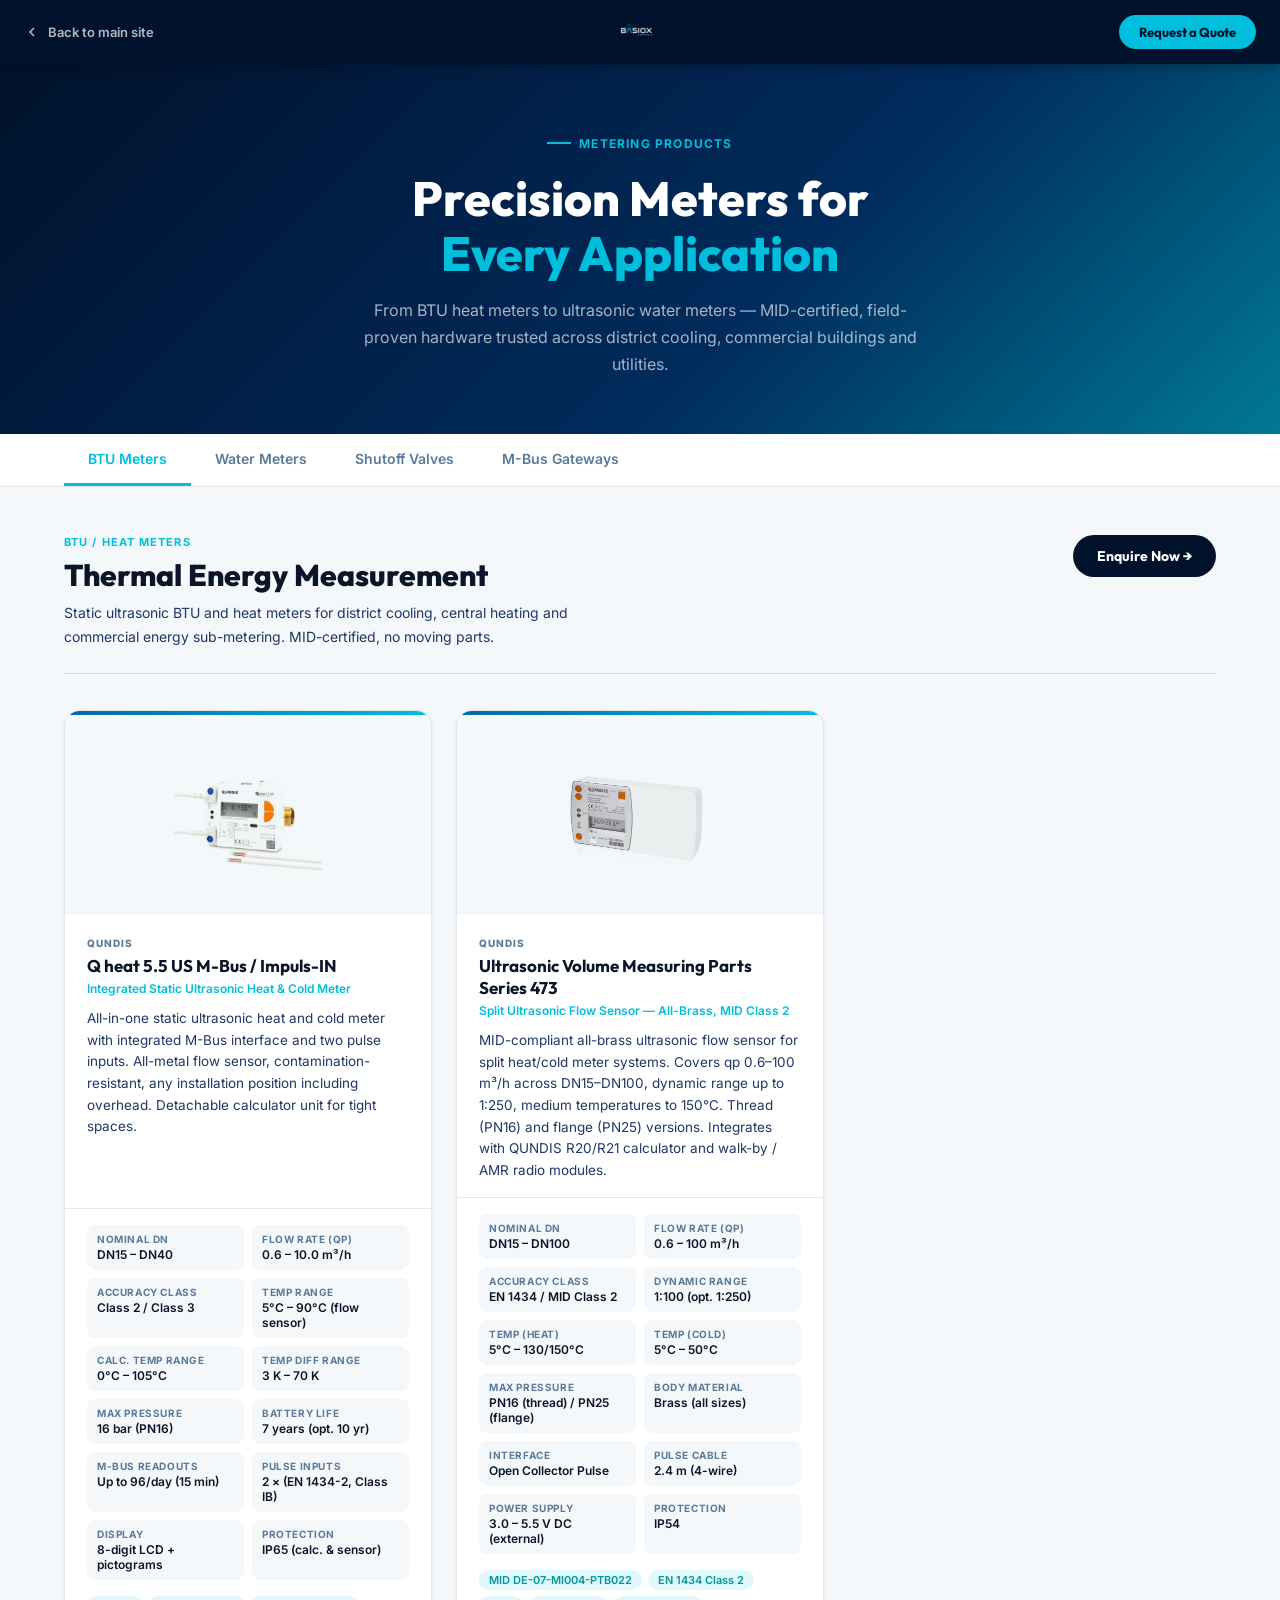
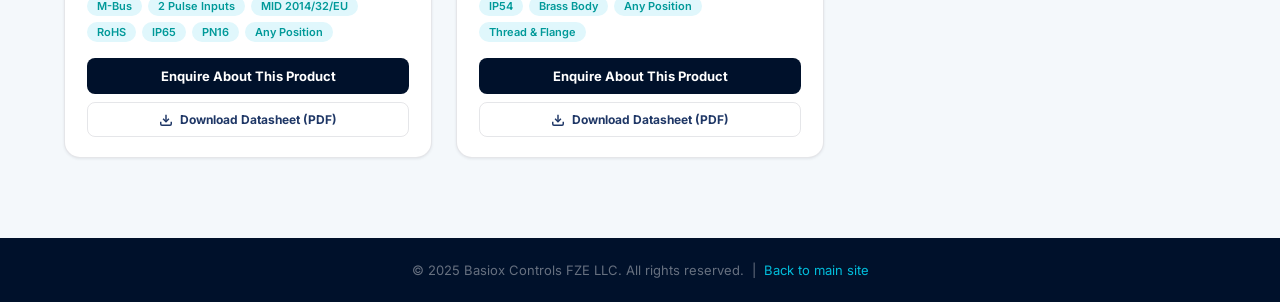
==== products/meters.html @ 4105d952 "Replace JPEG images with transparent PNGs (white bg removed via Python) Co-Authored-By: Claude Sonne" ====
<!DOCTYPE html>
<html lang="en">
<head>
  <meta charset="UTF-8">
  <meta name="viewport" content="width=device-width, initial-scale=1.0">
  <title>Metering Products | Basiox Controls</title>
  <meta name="description" content="Explore Basiox's full range of metering products — BTU meters, water meters, M-Bus gateways and smart shutoff valves.">
  <link rel="preconnect" href="https://fonts.googleapis.com">
  <link rel="preconnect" href="https://fonts.gstatic.com" crossorigin>
  <link href="https://fonts.googleapis.com/css2?family=Inter:wght@300;400;500;600;700;800&family=Outfit:wght@300;400;500;600;700;800;900&display=swap" rel="stylesheet">
  <link rel="icon" type="image/svg+xml" href="data:image/svg+xml,%3Csvg xmlns='http://www.w3.org/2000/svg' viewBox='0 0 32 32'%3E%3Ccircle cx='16' cy='16' r='16' fill='%230B3D2E'/%3E%3Cpath d='M10 22 L16 10 L22 22 M13 18 L19 18' stroke='%2348CAE4' stroke-width='2.5' fill='none' stroke-linecap='round' stroke-linejoin='round'/%3E%3C/svg%3E">
  <style>
    :root {
      --forest:      #00112B;
      --forest-mid:  #002B5C;
      --sky:         #00BEDC;
      --sky-light:   #66D9EE;
      --sky-pale:    #E0F7FC;
      --teal:        #009999;
      --white:       #FFFFFF;
      --bg-page:     #F4F8FB;
      --bg-dark:     #000B1A;
      --border:      rgba(0,17,43,0.10);
      --text-primary:#0A1628;
      --text-secondary:#1F3766;
      --text-muted:  #5A7A99;
      --shadow-sm:   0 1px 3px rgba(0,17,43,0.08);
      --shadow-md:   0 4px 16px rgba(0,17,43,0.10);
      --shadow-lg:   0 10px 40px rgba(0,17,43,0.14);
      --font-display:'Outfit', system-ui, sans-serif;
      --font-body:   'Inter', system-ui, sans-serif;
    }
    *, *::before, *::after { box-sizing: border-box; margin: 0; padding: 0; }
    body { font-family: var(--font-body); background: var(--bg-page); color: var(--text-primary); }

    /* NAV */
    .topbar {
      background: var(--forest);
      padding: 0 24px;
      height: 64px;
      display: flex;
      align-items: center;
      justify-content: space-between;
      position: sticky;
      top: 0;
      z-index: 100;
      box-shadow: 0 2px 12px rgba(0,0,0,0.3);
    }
    .topbar-logo img { height: 36px; }
    .topbar-back {
      display: flex;
      align-items: center;
      gap: 8px;
      color: rgba(255,255,255,0.7);
      font-size: 13px;
      font-weight: 600;
      text-decoration: none;
      transition: color 0.2s;
    }
    .topbar-back:hover { color: var(--sky); }
    .topbar-cta {
      background: var(--sky);
      color: var(--forest);
      font-family: var(--font-display);
      font-weight: 700;
      font-size: 13px;
      padding: 9px 20px;
      border-radius: 100px;
      text-decoration: none;
      transition: opacity 0.2s;
    }
    .topbar-cta:hover { opacity: 0.85; }

    /* HERO */
    .page-hero {
      background: linear-gradient(135deg, var(--forest) 0%, #002B5C 60%, #007993 100%);
      padding: 64px 24px 56px;
      text-align: center;
    }
    .page-hero-eyebrow {
      display: inline-flex;
      align-items: center;
      gap: 8px;
      font-size: 12px;
      font-weight: 700;
      letter-spacing: 0.1em;
      text-transform: uppercase;
      color: var(--sky);
      margin-bottom: 20px;
    }
    .page-hero-eyebrow::before {
      content: '';
      display: block;
      width: 24px;
      height: 2px;
      background: var(--sky);
    }
    .page-hero h1 {
      font-family: var(--font-display);
      font-size: clamp(28px, 5vw, 48px);
      font-weight: 800;
      color: var(--white);
      line-height: 1.15;
      margin-bottom: 16px;
    }
    .page-hero h1 span { color: var(--sky); }
    .page-hero p {
      font-size: 16px;
      color: rgba(255,255,255,0.65);
      max-width: 560px;
      margin: 0 auto;
      line-height: 1.7;
    }

    /* TAB NAV */
    .tab-nav {
      background: var(--white);
      border-bottom: 1px solid var(--border);
      position: sticky;
      top: 64px;
      z-index: 90;
    }
    .tab-nav-inner {
      max-width: 1200px;
      margin: 0 auto;
      padding: 0 24px;
      display: flex;
      gap: 0;
      overflow-x: auto;
      scrollbar-width: none;
    }
    .tab-nav-inner::-webkit-scrollbar { display: none; }
    .tab-btn {
      flex-shrink: 0;
      padding: 16px 24px;
      font-family: var(--font-body);
      font-size: 14px;
      font-weight: 600;
      color: var(--text-muted);
      background: none;
      border: none;
      border-bottom: 3px solid transparent;
      cursor: pointer;
      transition: color 0.2s, border-color 0.2s;
      white-space: nowrap;
    }
    .tab-btn:hover { color: var(--text-primary); }
    .tab-btn.active { color: var(--sky); border-bottom-color: var(--sky); }

    /* CONTENT */
    .content { max-width: 1200px; margin: 0 auto; padding: 48px 24px 80px; }

    .tab-panel { display: none; }
    .tab-panel.active { display: block; }

    /* PRODUCT SECTION HEADER */
    .prod-section-head {
      display: flex;
      align-items: flex-start;
      justify-content: space-between;
      gap: 24px;
      margin-bottom: 36px;
      padding-bottom: 24px;
      border-bottom: 1px solid var(--border);
    }
    .prod-section-eyebrow {
      font-size: 11px;
      font-weight: 700;
      letter-spacing: 0.1em;
      text-transform: uppercase;
      color: var(--sky);
      margin-bottom: 8px;
    }
    .prod-section-head h2 {
      font-family: var(--font-display);
      font-size: clamp(22px, 3vw, 30px);
      font-weight: 800;
      color: var(--text-primary);
      line-height: 1.2;
    }
    .prod-section-head p {
      font-size: 14px;
      color: var(--text-secondary);
      line-height: 1.7;
      margin-top: 8px;
      max-width: 520px;
    }
    .prod-enquire-btn {
      flex-shrink: 0;
      background: var(--forest);
      color: var(--white);
      font-family: var(--font-display);
      font-weight: 700;
      font-size: 14px;
      padding: 12px 24px;
      border-radius: 100px;
      text-decoration: none;
      white-space: nowrap;
      transition: background 0.2s;
    }
    .prod-enquire-btn:hover { background: var(--sky); color: var(--forest); }

    /* PRODUCT CARDS GRID */
    .prod-grid {
      display: grid;
      grid-template-columns: repeat(auto-fill, minmax(300px, 1fr));
      gap: 24px;
    }

    .prod-card {
      background: var(--white);
      border-radius: 16px;
      border: 1px solid var(--border);
      box-shadow: var(--shadow-sm);
      overflow: hidden;
      display: flex;
      flex-direction: column;
      transition: transform 0.22s ease, box-shadow 0.22s ease;
    }
    .prod-card:hover { transform: translateY(-4px); box-shadow: var(--shadow-lg); }

    .prod-card-accent { height: 4px; }

    .prod-card-img {
      width: 100%;
      height: 200px;
      overflow: hidden;
      background: var(--bg-page);
      display: flex;
      align-items: center;
      justify-content: center;
      cursor: zoom-in;
      isolation: isolate;
    }
    .prod-card-img img {
      width: 100%;
      height: 100%;
      object-fit: contain;
      object-position: center;
      padding: 12px;
      transition: transform 0.35s ease;
    }
    .prod-card-img:hover img {
      transform: scale(1.35);
    }

    /* Lightbox */
    .lightbox {
      display: none;
      position: fixed;
      inset: 0;
      z-index: 9999;
      background: rgba(0,0,0,0.85);
      align-items: center;
      justify-content: center;
      cursor: zoom-out;
      backdrop-filter: blur(4px);
    }
    .lightbox.open { display: flex; }
    .lightbox img {
      max-width: 90vw;
      max-height: 88vh;
      object-fit: contain;
      border-radius: 12px;
      box-shadow: 0 24px 80px rgba(0,0,0,0.6);
      animation: lb-in 0.25s ease;
    }
    .lightbox-close {
      position: fixed;
      top: 20px;
      right: 24px;
      width: 40px;
      height: 40px;
      border-radius: 50%;
      background: rgba(255,255,255,0.15);
      border: none;
      color: #fff;
      font-size: 22px;
      line-height: 40px;
      text-align: center;
      cursor: pointer;
      transition: background 0.2s;
    }
    .lightbox-close:hover { background: rgba(255,255,255,0.3); }
    @keyframes lb-in {
      from { opacity: 0; transform: scale(0.88); }
      to   { opacity: 1; transform: scale(1); }
    }

    .prod-card-body { padding: 22px 22px 16px; flex: 1; }
    .prod-card-brand {
      font-size: 10px;
      font-weight: 800;
      letter-spacing: 0.1em;
      text-transform: uppercase;
      color: var(--text-muted);
      margin-bottom: 6px;
    }
    .prod-card-name {
      font-family: var(--font-display);
      font-size: 17px;
      font-weight: 700;
      color: var(--text-primary);
      line-height: 1.3;
      margin-bottom: 4px;
    }
    .prod-card-model {
      font-size: 12px;
      font-weight: 600;
      color: var(--sky);
      margin-bottom: 12px;
    }
    .prod-card-desc {
      font-size: 13.5px;
      color: var(--text-secondary);
      line-height: 1.6;
    }

    .prod-card-specs {
      padding: 16px 22px;
      display: grid;
      grid-template-columns: 1fr 1fr;
      gap: 8px;
      border-top: 1px solid var(--border);
    }
    .spec-item { background: var(--bg-page); border-radius: 8px; padding: 8px 10px; }
    .spec-label { font-size: 10px; font-weight: 700; text-transform: uppercase; letter-spacing: 0.06em; color: var(--text-muted); margin-bottom: 2px; }
    .spec-value { font-size: 12px; font-weight: 600; color: var(--text-primary); }

    .prod-card-tags {
      padding: 0 22px 16px;
      display: flex;
      flex-wrap: wrap;
      gap: 6px;
    }
    .prod-card-tags span {
      font-size: 11px;
      font-weight: 600;
      padding: 3px 10px;
      border-radius: 100px;
      background: var(--sky-pale);
      color: var(--teal);
    }

    .prod-card-footer {
      padding: 0 22px 20px;
      display: flex;
      flex-direction: column;
      gap: 8px;
    }
    .prod-card-cta {
      display: block;
      text-align: center;
      background: var(--forest);
      color: var(--white);
      font-size: 13px;
      font-weight: 700;
      padding: 10px;
      border-radius: 8px;
      text-decoration: none;
      transition: background 0.2s;
    }
    .prod-card-cta:hover { background: var(--sky); color: var(--forest); }
    .prod-card-dl {
      display: flex;
      align-items: center;
      justify-content: center;
      gap: 7px;
      text-align: center;
      background: transparent;
      color: var(--text-secondary);
      border: 1.5px solid var(--border);
      font-size: 12px;
      font-weight: 700;
      padding: 9px 10px;
      border-radius: 8px;
      text-decoration: none;
      transition: border-color 0.2s, color 0.2s;
    }
    .prod-card-dl:hover { border-color: var(--sky); color: var(--sky); }
    .prod-card-dl svg { flex-shrink: 0; }

    /* FOOTER */
    .page-footer {
      background: var(--forest);
      text-align: center;
      padding: 24px;
      color: rgba(255,255,255,0.4);
      font-size: 13px;
    }
    .page-footer a { color: var(--sky); text-decoration: none; }

    @media (max-width: 640px) {
      .prod-section-head { flex-direction: column; }
      .prod-grid { grid-template-columns: 1fr; }
      .prod-card-specs { grid-template-columns: 1fr 1fr; }
    }
  </style>
</head>
<body>

<!-- NAV -->
<nav class="topbar">
  <a href="../index.html" class="topbar-back">
    <svg width="16" height="16" viewBox="0 0 24 24" fill="none" stroke="currentColor" stroke-width="2.5"><polyline points="15 18 9 12 15 6"/></svg>
    Back to main site
  </a>
  <a href="../index.html" class="topbar-logo">
    <img src="../images/logo-white-hires.png" alt="Basiox Controls">
  </a>
  <a href="../index.html#rfq" class="topbar-cta">Request a Quote</a>
</nav>

<!-- HERO -->
<div class="page-hero">
  <div class="page-hero-eyebrow">Metering Products</div>
  <h1>Precision Meters for<br><span>Every Application</span></h1>
  <p>From BTU heat meters to ultrasonic water meters — MID-certified, field-proven hardware trusted across district cooling, commercial buildings and utilities.</p>
</div>

<!-- TAB NAV -->
<div class="tab-nav">
  <div class="tab-nav-inner">
    <button class="tab-btn active" data-tab="btu">BTU Meters</button>
    <button class="tab-btn" data-tab="water">Water Meters</button>
    <button class="tab-btn" data-tab="valves">Shutoff Valves</button>
    <button class="tab-btn" data-tab="gateways">M-Bus Gateways</button>
  </div>
</div>

<!-- CONTENT -->
<div class="content">

  <!-- BTU METERS -->
  <div class="tab-panel active" data-panel="btu">
    <div class="prod-section-head">
      <div>
        <div class="prod-section-eyebrow">BTU / Heat Meters</div>
        <h2>Thermal Energy Measurement</h2>
        <p>Static ultrasonic BTU and heat meters for district cooling, central heating and commercial energy sub-metering. MID-certified, no moving parts.</p>
      </div>
      <a href="../index.html#rfq" class="prod-enquire-btn">Enquire Now →</a>
    </div>
    <div class="prod-grid">

      <!-- Q heat 5.5 US -->
      <div class="prod-card">
        <div class="prod-card-accent" style="background:linear-gradient(90deg,#0067A5,#00BEDC)"></div>
        <div class="prod-card-img">
          <img src="../images/btu-meters.png" alt="QUNDIS Q heat 5.5 US M-Bus">
        </div>
        <div class="prod-card-body">
          <div class="prod-card-brand">QUNDIS</div>
          <div class="prod-card-name">Q heat 5.5 US M-Bus / Impuls-IN</div>
          <div class="prod-card-model">Integrated Static Ultrasonic Heat &amp; Cold Meter</div>
          <p class="prod-card-desc">All-in-one static ultrasonic heat and cold meter with integrated M-Bus interface and two pulse inputs. All-metal flow sensor, contamination-resistant, any installation position including overhead. Detachable calculator unit for tight spaces.</p>
        </div>
        <div class="prod-card-specs">
          <div class="spec-item"><div class="spec-label">Nominal DN</div><div class="spec-value">DN15 – DN40</div></div>
          <div class="spec-item"><div class="spec-label">Flow Rate (Qp)</div><div class="spec-value">0.6 – 10.0 m³/h</div></div>
          <div class="spec-item"><div class="spec-label">Accuracy Class</div><div class="spec-value">Class 2 / Class 3</div></div>
          <div class="spec-item"><div class="spec-label">Temp Range</div><div class="spec-value">5°C – 90°C (flow sensor)</div></div>
          <div class="spec-item"><div class="spec-label">Calc. Temp Range</div><div class="spec-value">0°C – 105°C</div></div>
          <div class="spec-item"><div class="spec-label">Temp Diff Range</div><div class="spec-value">3 K – 70 K</div></div>
          <div class="spec-item"><div class="spec-label">Max Pressure</div><div class="spec-value">16 bar (PN16)</div></div>
          <div class="spec-item"><div class="spec-label">Battery Life</div><div class="spec-value">7 years (opt. 10 yr)</div></div>
          <div class="spec-item"><div class="spec-label">M-Bus Readouts</div><div class="spec-value">Up to 96/day (15 min)</div></div>
          <div class="spec-item"><div class="spec-label">Pulse Inputs</div><div class="spec-value">2 × (EN 1434-2, Class IB)</div></div>
          <div class="spec-item"><div class="spec-label">Display</div><div class="spec-value">8-digit LCD + pictograms</div></div>
          <div class="spec-item"><div class="spec-label">Protection</div><div class="spec-value">IP65 (calc. &amp; sensor)</div></div>
        </div>
        <div class="prod-card-tags">
          <span>M-Bus</span><span>2 Pulse Inputs</span><span>MID 2014/32/EU</span><span>RoHS</span><span>IP65</span><span>PN16</span><span>Any Position</span>
        </div>
        <div class="prod-card-footer">
          <a href="../index.html#rfq" class="prod-card-cta">Enquire About This Product</a>
          <a href="../images/QUNDIS_datasheet_Q_heat_5.5_US_M-Bus_08-2025.pdf" download class="prod-card-dl">
            <svg width="14" height="14" viewBox="0 0 24 24" fill="none" stroke="currentColor" stroke-width="2.5"><path d="M21 15v4a2 2 0 0 1-2 2H5a2 2 0 0 1-2-2v-4"/><polyline points="7 10 12 15 17 10"/><line x1="12" y1="15" x2="12" y2="3"/></svg>
            Download Datasheet (PDF)
          </a>
        </div>
      </div>

      <!-- Series 473 Split -->
      <div class="prod-card">
        <div class="prod-card-accent" style="background:linear-gradient(90deg,#0067A5,#00BEDC)"></div>
        <div class="prod-card-img">
          <img src="../images/q-heat-splitt.png" alt="QUNDIS Series 473 Split Ultrasonic Flow Sensor">
        </div>
        <div class="prod-card-body">
          <div class="prod-card-brand">QUNDIS</div>
          <div class="prod-card-name">Ultrasonic Volume Measuring Parts Series 473</div>
          <div class="prod-card-model">Split Ultrasonic Flow Sensor — All-Brass, MID Class 2</div>
          <p class="prod-card-desc">MID-compliant all-brass ultrasonic flow sensor for split heat/cold meter systems. Covers qp 0.6–100 m³/h across DN15–DN100, dynamic range up to 1:250, medium temperatures to 150°C. Thread (PN16) and flange (PN25) versions. Integrates with QUNDIS R20/R21 calculator and walk-by / AMR radio modules.</p>
        </div>
        <div class="prod-card-specs">
          <div class="spec-item"><div class="spec-label">Nominal DN</div><div class="spec-value">DN15 – DN100</div></div>
          <div class="spec-item"><div class="spec-label">Flow Rate (Qp)</div><div class="spec-value">0.6 – 100 m³/h</div></div>
          <div class="spec-item"><div class="spec-label">Accuracy Class</div><div class="spec-value">EN 1434 / MID Class 2</div></div>
          <div class="spec-item"><div class="spec-label">Dynamic Range</div><div class="spec-value">1:100 (opt. 1:250)</div></div>
          <div class="spec-item"><div class="spec-label">Temp (Heat)</div><div class="spec-value">5°C – 130/150°C</div></div>
          <div class="spec-item"><div class="spec-label">Temp (Cold)</div><div class="spec-value">5°C – 50°C</div></div>
          <div class="spec-item"><div class="spec-label">Max Pressure</div><div class="spec-value">PN16 (thread) / PN25 (flange)</div></div>
          <div class="spec-item"><div class="spec-label">Body Material</div><div class="spec-value">Brass (all sizes)</div></div>
          <div class="spec-item"><div class="spec-label">Interface</div><div class="spec-value">Open Collector Pulse</div></div>
          <div class="spec-item"><div class="spec-label">Pulse Cable</div><div class="spec-value">2.4 m (4-wire)</div></div>
          <div class="spec-item"><div class="spec-label">Power Supply</div><div class="spec-value">3.0 – 5.5 V DC (external)</div></div>
          <div class="spec-item"><div class="spec-label">Protection</div><div class="spec-value">IP54</div></div>
        </div>
        <div class="prod-card-tags">
          <span>MID DE-07-MI004-PTB022</span><span>EN 1434 Class 2</span><span>IP54</span><span>Brass Body</span><span>Any Position</span><span>Thread &amp; Flange</span>
        </div>
        <div class="prod-card-footer">
          <a href="../index.html#rfq" class="prod-card-cta">Enquire About This Product</a>
          <a href="../images/QUNDIS_data_sheet_Q_heat_split_EN.pdf" download class="prod-card-dl">
            <svg width="14" height="14" viewBox="0 0 24 24" fill="none" stroke="currentColor" stroke-width="2.5"><path d="M21 15v4a2 2 0 0 1-2 2H5a2 2 0 0 1-2-2v-4"/><polyline points="7 10 12 15 17 10"/><line x1="12" y1="15" x2="12" y2="3"/></svg>
            Download Datasheet (PDF)
          </a>
        </div>
      </div>

    </div>
  </div>

  <!-- WATER METERS -->
  <div class="tab-panel" data-panel="water">
    <div class="prod-section-head">
      <div>
        <div class="prod-section-eyebrow">Water Meters</div>
        <h2>Ultrasonic Water Metering</h2>
        <p>MID-certified static ultrasonic water meters for residential sub-metering through to large-volume utility and industrial bulk metering. IP68, no moving parts, multi-protocol radio communication.</p>
      </div>
      <a href="../index.html#rfq" class="prod-enquire-btn">Enquire Now →</a>
    </div>
    <div class="prod-grid">

      <!-- ElecTo SONIC -->
      <div class="prod-card">
        <div class="prod-card-accent" style="background:linear-gradient(90deg,#00838F,#00BEDC)"></div>
        <div class="prod-card-img">
          <img src="../images/smart-water-meters.png" alt="Maddalena ElecTo SONIC Ultrasonic Water Meter">
        </div>
        <div class="prod-card-body">
          <div class="prod-card-brand">maddalena</div>
          <div class="prod-card-name">ElecTo SONIC</div>
          <div class="prod-card-model">Electronic Ultrasonic Smart Water Meter</div>
          <p class="prod-card-desc">Static ultrasonic meter with built-in multi-protocol radio (wM-Bus + LoRaWAN + NB-IoT). No moving parts, insensitive to water chemistry, ideal for utility AMR/AMI deployments. 9-character LCD, 11,000+ value datalog, NFC interface, comprehensive fault detection.</p>
        </div>
        <div class="prod-card-specs">
          <div class="spec-item"><div class="spec-label">Nominal DN</div><div class="spec-value">DN15 – DN50</div></div>
          <div class="spec-item"><div class="spec-label">Q3 (Nominal)</div><div class="spec-value">1.6 – 25 m³/h</div></div>
          <div class="spec-item"><div class="spec-label">MID Class</div><div class="spec-value">R max 800</div></div>
          <div class="spec-item"><div class="spec-label">Accuracy (Q2–Q4)</div><div class="spec-value">±2% (≤30°C) / ±3% (&gt;30°C)</div></div>
          <div class="spec-item"><div class="spec-label">Temp Class</div><div class="spec-value">T50</div></div>
          <div class="spec-item"><div class="spec-label">Nominal Pressure</div><div class="spec-value">16 bar</div></div>
          <div class="spec-item"><div class="spec-label">Battery Life</div><div class="spec-value">16 yr (wM-Bus/LoRa) / 13 yr (NB-IoT)</div></div>
          <div class="spec-item"><div class="spec-label">Datalog</div><div class="spec-value">&gt;11,000 values</div></div>
          <div class="spec-item"><div class="spec-label">Display</div><div class="spec-value">9-character LCD</div></div>
          <div class="spec-item"><div class="spec-label">Local Interface</div><div class="spec-value">NFC</div></div>
          <div class="spec-item"><div class="spec-label">Installation</div><div class="spec-value">Any position (U0–D0)</div></div>
          <div class="spec-item"><div class="spec-label">Protection</div><div class="spec-value">IP68</div></div>
        </div>
        <div class="prod-card-tags">
          <span>wM-Bus</span><span>LoRaWAN</span><span>NB-IoT</span><span>NFC</span><span>MID R800</span><span>IP68</span><span>T50</span>
        </div>
        <div class="prod-card-footer">
          <a href="../index.html#rfq" class="prod-card-cta">Enquire About This Product</a>
          <a href="../images/schedatecnica-electosonic-en-v1.pdf" download class="prod-card-dl">
            <svg width="14" height="14" viewBox="0 0 24 24" fill="none" stroke="currentColor" stroke-width="2.5"><path d="M21 15v4a2 2 0 0 1-2 2H5a2 2 0 0 1-2-2v-4"/><polyline points="7 10 12 15 17 10"/><line x1="12" y1="15" x2="12" y2="3"/></svg>
            Download Datasheet (PDF)
          </a>
        </div>
      </div>

      <!-- E-BULK -->
      <div class="prod-card">
        <div class="prod-card-accent" style="background:linear-gradient(90deg,#00838F,#00BEDC)"></div>
        <div class="prod-card-img">
          <img src="../images/e-bulk-3q.png" alt="Maddalena E-BULK Bulk Ultrasonic Water Meter">
        </div>
        <div class="prod-card-body">
          <div class="prod-card-brand">maddalena</div>
          <div class="prod-card-name">E-BULK</div>
          <div class="prod-card-model">Large-Volume Ultrasonic Bulk Water Meter</div>
          <p class="prod-card-desc">Heavy-duty static ultrasonic meter for large-volume cold water metering in utilities, industrial and commercial networks. Extremely low starting flow, wide measuring range, no moving parts. Renders mechanical and combined meters obsolete. Available with wM-Bus, LoRaWAN or NB-IoT (Split modules) and optional 4–20 mA output.</p>
        </div>
        <div class="prod-card-specs">
          <div class="spec-item"><div class="spec-label">Nominal DN</div><div class="spec-value">DN50 – DN400</div></div>
          <div class="spec-item"><div class="spec-label">Q3 (Nominal)</div><div class="spec-value">25 – 2500 m³/h</div></div>
          <div class="spec-item"><div class="spec-label">MID Class</div><div class="spec-value">R max 800</div></div>
          <div class="spec-item"><div class="spec-label">Accuracy (Q2–Q4)</div><div class="spec-value">±2% (≤30°C) / ±3% (&gt;30°C)</div></div>
          <div class="spec-item"><div class="spec-label">Temp Class</div><div class="spec-value">T30 / T50</div></div>
          <div class="spec-item"><div class="spec-label">Nominal Pressure</div><div class="spec-value">16 bar</div></div>
          <div class="spec-item"><div class="spec-label">Battery Life</div><div class="spec-value">13 years</div></div>
          <div class="spec-item"><div class="spec-label">Analog Output</div><div class="spec-value">4–20 mA, 24 V passive (opt.)</div></div>
          <div class="spec-item"><div class="spec-label">Comms (Split)</div><div class="spec-value">wM-Bus / LoRaWAN / NB-IoT</div></div>
          <div class="spec-item"><div class="spec-label">Installation</div><div class="spec-value">Any position (U0–D0)</div></div>
          <div class="spec-item"><div class="spec-label">Pulse Output</div><div class="spec-value">1P=10 L (DN50–100) / 100 L (DN125+)</div></div>
          <div class="spec-item"><div class="spec-label">Protection</div><div class="spec-value">IP68</div></div>
        </div>
        <div class="prod-card-tags">
          <span>wM-Bus</span><span>LoRaWAN</span><span>NB-IoT</span><span>4–20 mA</span><span>MID R800</span><span>IP68</span><span>DN50–DN400</span>
        </div>
        <div class="prod-card-footer">
          <a href="../index.html#rfq" class="prod-card-cta">Enquire About This Product</a>
          <a href="../images/schedatecnica-e-bulk-en-v14.pdf" download class="prod-card-dl">
            <svg width="14" height="14" viewBox="0 0 24 24" fill="none" stroke="currentColor" stroke-width="2.5"><path d="M21 15v4a2 2 0 0 1-2 2H5a2 2 0 0 1-2-2v-4"/><polyline points="7 10 12 15 17 10"/><line x1="12" y1="15" x2="12" y2="3"/></svg>
            Download Datasheet (PDF)
          </a>
        </div>
      </div>

    </div>
  </div>

  <!-- SHUTOFF VALVES -->
  <div class="tab-panel" data-panel="valves">
    <div class="prod-section-head">
      <div>
        <div class="prod-section-eyebrow">Smart Shutoff Valves</div>
        <h2>Automated Leak Prevention</h2>
        <p>Motorised ball valves with M-Bus or LoRaWAN communication for remote control and automated leak isolation. Wired and wireless options available.</p>
      </div>
      <a href="../index.html#rfq" class="prod-enquire-btn">Enquire Now →</a>
    </div>
    <div class="prod-grid">

      <div class="prod-card">
        <div class="prod-card-accent" style="background:linear-gradient(90deg,#1A237E,#3949AB)"></div>
        <div class="prod-card-body">
          <div class="prod-card-brand">Basiox</div>
          <div class="prod-card-name">Wired M-Bus Shutoff Valve</div>
          <div class="prod-card-model">DN15 to DN40</div>
          <p class="prod-card-desc">Motorised ball valve with integrated M-Bus for remote open/close and status monitoring. Ideal for residential and light-commercial sub-metering systems.</p>
        </div>
        <div class="prod-card-specs">
          <div class="spec-item"><div class="spec-label">DN</div><div class="spec-value">DN15 – DN40</div></div>
          <div class="spec-item"><div class="spec-label">Actuation</div><div class="spec-value">&lt; 5 sec full stroke</div></div>
          <div class="spec-item"><div class="spec-label">Power</div><div class="spec-value">24V DC (M-Bus)</div></div>
          <div class="spec-item"><div class="spec-label">Body</div><div class="spec-value">Brass</div></div>
          <div class="spec-item"><div class="spec-label">Pressure</div><div class="spec-value">PN16</div></div>
          <div class="spec-item"><div class="spec-label">Protection</div><div class="spec-value">IP65</div></div>
        </div>
        <div class="prod-card-tags">
          <span>M-Bus</span><span>IP65</span><span>PN16</span><span>DN100 on request</span>
        </div>
        <div class="prod-card-footer">
          <a href="../index.html#rfq" class="prod-card-cta">Enquire About This Product</a>
        </div>
      </div>

      <div class="prod-card">
        <div class="prod-card-accent" style="background:linear-gradient(90deg,#1A237E,#3949AB)"></div>
        <div class="prod-card-body">
          <div class="prod-card-brand">Basiox</div>
          <div class="prod-card-name">Wired M-Bus Shutoff Valve</div>
          <div class="prod-card-model">DN50 and Above</div>
          <p class="prod-card-desc">Heavy-duty motorised ball valve with M-Bus interface for large-diameter pipework. Built for commercial, industrial and district cooling applications.</p>
        </div>
        <div class="prod-card-specs">
          <div class="spec-item"><div class="spec-label">DN</div><div class="spec-value">DN50 – DN100</div></div>
          <div class="spec-item"><div class="spec-label">Actuation</div><div class="spec-value">&lt; 10 sec full stroke</div></div>
          <div class="spec-item"><div class="spec-label">Power</div><div class="spec-value">24V DC / 230V AC</div></div>
          <div class="spec-item"><div class="spec-label">Body</div><div class="spec-value">Brass / Stainless Steel</div></div>
          <div class="spec-item"><div class="spec-label">Pressure</div><div class="spec-value">PN16</div></div>
          <div class="spec-item"><div class="spec-label">Protection</div><div class="spec-value">IP65</div></div>
        </div>
        <div class="prod-card-tags">
          <span>M-Bus</span><span>IP65</span><span>Flanged/Threaded</span>
        </div>
        <div class="prod-card-footer">
          <a href="../index.html#rfq" class="prod-card-cta">Enquire About This Product</a>
        </div>
      </div>

      <div class="prod-card">
        <div class="prod-card-accent" style="background:linear-gradient(90deg,#004D40,#00796B)"></div>
        <div class="prod-card-body">
          <div class="prod-card-brand">Basiox</div>
          <div class="prod-card-name">LoRaWAN Shutoff Valve</div>
          <div class="prod-card-model">DN15 to DN80 — 230V / 50Hz</div>
          <p class="prod-card-desc">Wireless motorised shutoff valve with integrated LoRaWAN — no M-Bus cabling required. Long-range remote control up to 5 km for automated leak isolation.</p>
        </div>
        <div class="prod-card-specs">
          <div class="spec-item"><div class="spec-label">DN</div><div class="spec-value">DN15 – DN80</div></div>
          <div class="spec-item"><div class="spec-label">Protocol</div><div class="spec-value">LoRaWAN Class A/C</div></div>
          <div class="spec-item"><div class="spec-label">Range</div><div class="spec-value">Up to 5 km</div></div>
          <div class="spec-item"><div class="spec-label">Power</div><div class="spec-value">230V AC / 50Hz</div></div>
          <div class="spec-item"><div class="spec-label">Pressure</div><div class="spec-value">PN16</div></div>
          <div class="spec-item"><div class="spec-label">Protection</div><div class="spec-value">IP65</div></div>
        </div>
        <div class="prod-card-tags">
          <span>LoRaWAN</span><span>Wireless</span><span>IP65</span><span>DN100 on request</span>
        </div>
        <div class="prod-card-footer">
          <a href="../index.html#rfq" class="prod-card-cta">Enquire About This Product</a>
        </div>
      </div>

    </div>
  </div>

  <!-- M-BUS GATEWAYS -->
  <div class="tab-panel" data-panel="gateways">
    <div class="prod-section-head">
      <div>
        <div class="prod-section-eyebrow">M-Bus Gateways</div>
        <h2>Data Collection &amp; Connectivity</h2>
        <p>Robust M-Bus data concentrators that aggregate readings from large meter networks and forward them to BMS and billing platforms via Modbus, MQTT or BACnet.</p>
      </div>
      <a href="../index.html#rfq" class="prod-enquire-btn">Enquire Now →</a>
    </div>
    <div class="prod-grid">

      <div class="prod-card">
        <div class="prod-card-accent" style="background:linear-gradient(90deg,#1B5E20,#388E3C)"></div>
        <div class="prod-card-body">
          <div class="prod-card-brand">Basiox</div>
          <div class="prod-card-name">BC-Master 250</div>
          <div class="prod-card-model">M-Bus Data Concentrator</div>
          <p class="prod-card-desc">Aggregates readings from up to 250 wired M-Bus meters and forwards data to head-end and BMS platforms via Modbus TCP/IP, MQTT or BACnet. DIN-rail mounted, supports 4G cellular.</p>
        </div>
        <div class="prod-card-specs">
          <div class="spec-item"><div class="spec-label">Capacity</div><div class="spec-value">250 M-Bus slaves</div></div>
          <div class="spec-item"><div class="spec-label">Output</div><div class="spec-value">Modbus TCP / MQTT / BACnet</div></div>
          <div class="spec-item"><div class="spec-label">Network</div><div class="spec-value">Ethernet / Wi-Fi / 4G</div></div>
          <div class="spec-item"><div class="spec-label">Mounting</div><div class="spec-value">DIN-rail</div></div>
          <div class="spec-item"><div class="spec-label">Power</div><div class="spec-value">100–240V AC / 24V DC</div></div>
          <div class="spec-item"><div class="spec-label">Protection</div><div class="spec-value">IP30 (panel)</div></div>
        </div>
        <div class="prod-card-tags">
          <span>250 Meters</span><span>Modbus TCP</span><span>MQTT</span><span>BACnet</span><span>4G</span>
        </div>
        <div class="prod-card-footer">
          <a href="../index.html#rfq" class="prod-card-cta">Enquire About This Product</a>
        </div>
      </div>

    </div>
  </div>

</div>

<!-- FOOTER -->
<div class="page-footer">
  © 2025 Basiox Controls FZE LLC. All rights reserved. &nbsp;|&nbsp; <a href="../index.html">Back to main site</a>
</div>

<div class="lightbox" id="lightbox">
  <button class="lightbox-close" id="lightbox-close">&#x2715;</button>
  <img id="lightbox-img" src="" alt="">
</div>

<script>
  // Tabs
  const tabs = document.querySelectorAll('.tab-btn');
  const panels = document.querySelectorAll('.tab-panel');
  tabs.forEach(tab => {
    tab.addEventListener('click', () => {
      tabs.forEach(t => t.classList.remove('active'));
      panels.forEach(p => p.classList.remove('active'));
      tab.classList.add('active');
      document.querySelector(`[data-panel="${tab.dataset.tab}"]`).classList.add('active');
      window.scrollTo({top: 130, behavior: 'smooth'});
    });
  });

  // Lightbox
  const lightbox = document.getElementById('lightbox');
  const lightboxImg = document.getElementById('lightbox-img');

  document.querySelectorAll('.prod-card-img img').forEach(img => {
    img.addEventListener('click', () => {
      lightboxImg.src = img.src;
      lightboxImg.alt = img.alt;
      lightbox.classList.add('open');
      document.body.style.overflow = 'hidden';
    });
  });

  function closeLightbox() {
    lightbox.classList.remove('open');
    document.body.style.overflow = '';
  }

  lightbox.addEventListener('click', closeLightbox);
  document.getElementById('lightbox-close').addEventListener('click', closeLightbox);
  document.addEventListener('keydown', e => { if (e.key === 'Escape') closeLightbox(); });
</script>
</body>
</html>
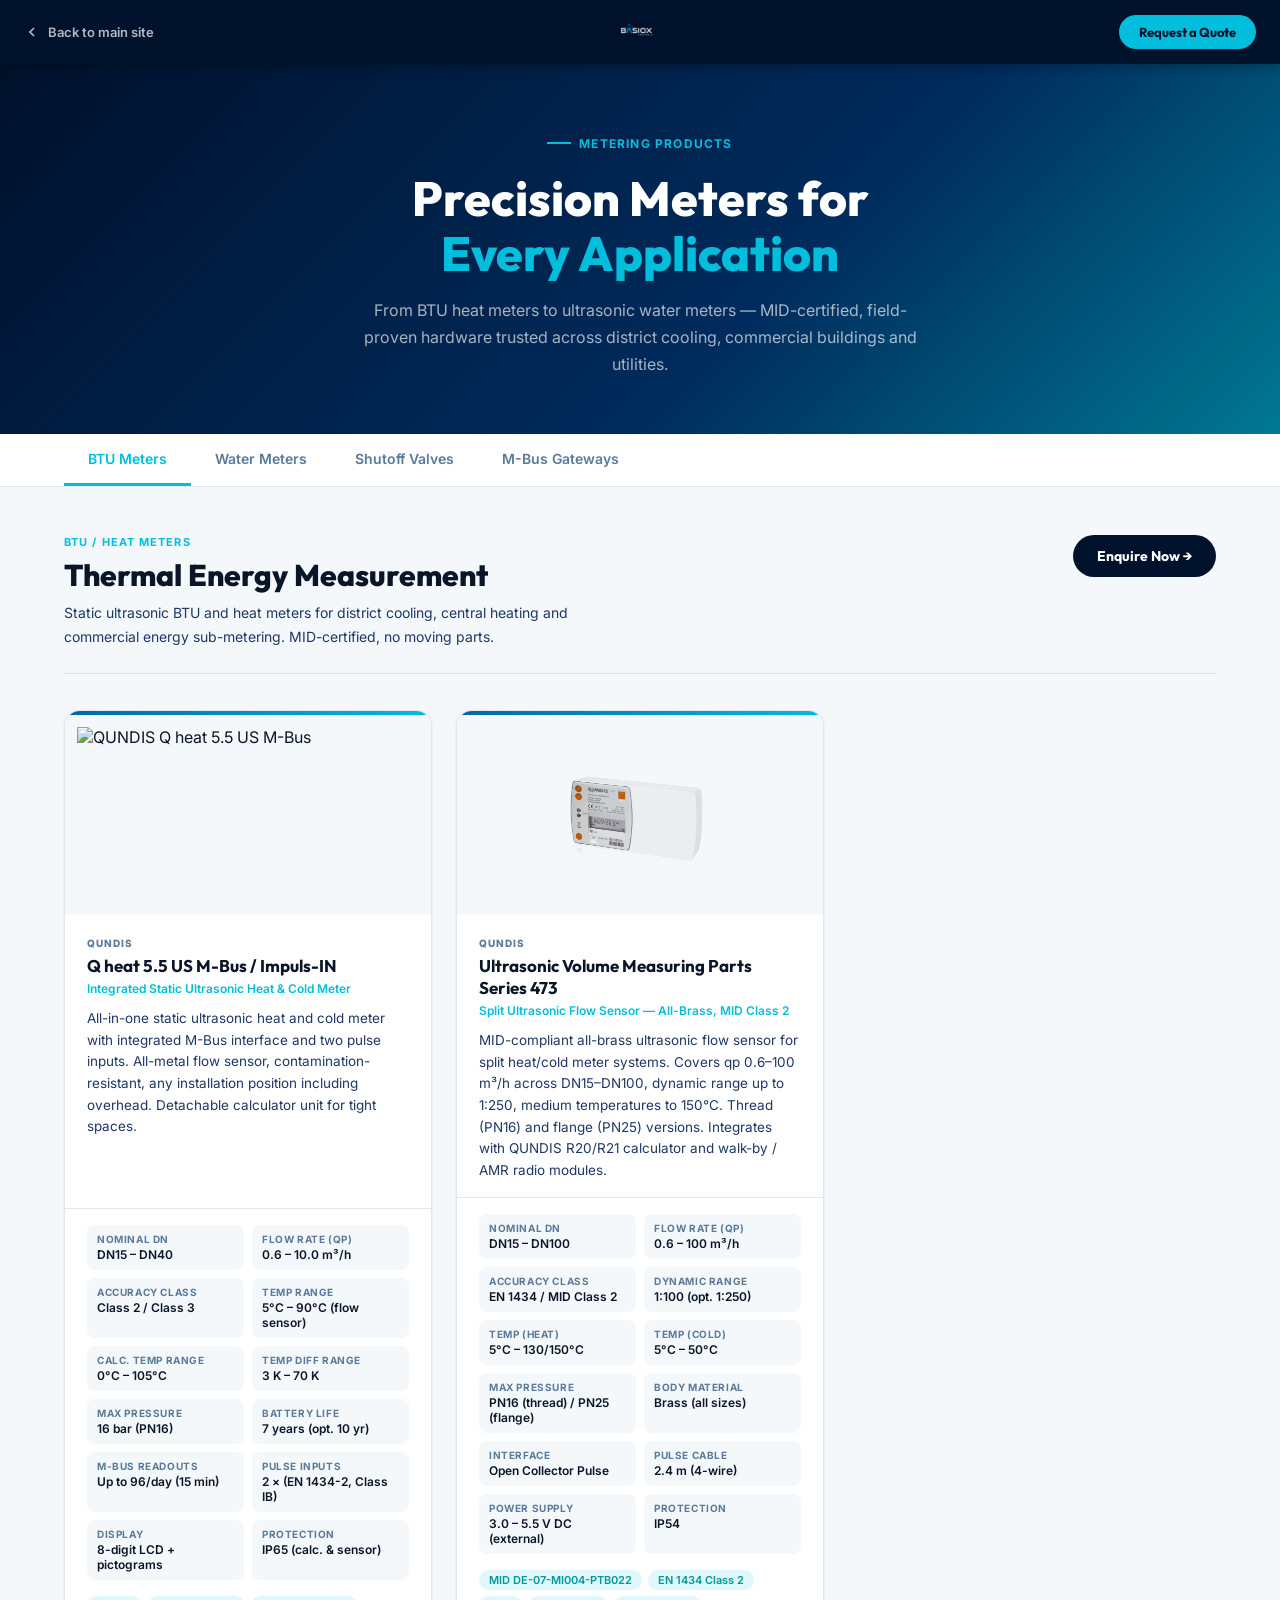
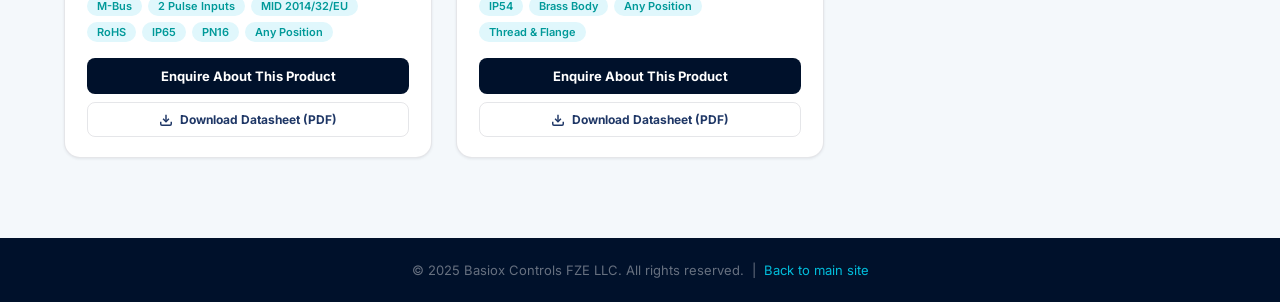
==== commit 90004a05: "Use new product images for Q heat 5.5 US and ElecTo SONIC cards Co-Authored-By: Claude Sonnet 4.6 <n" ====
--- a/products/meters.html
+++ b/products/meters.html
@@ -447,7 +447,7 @@
       <div class="prod-card">
         <div class="prod-card-accent" style="background:linear-gradient(90deg,#0067A5,#00BEDC)"></div>
         <div class="prod-card-img">
-          <img src="../images/btu-meters.png" alt="QUNDIS Q heat 5.5 US M-Bus">
+          <img src="../images/M-Bus us 5.5.png" alt="QUNDIS Q heat 5.5 US M-Bus">
         </div>
         <div class="prod-card-body">
           <div class="prod-card-brand">QUNDIS</div>
@@ -538,7 +538,7 @@
       <div class="prod-card">
         <div class="prod-card-accent" style="background:linear-gradient(90deg,#00838F,#00BEDC)"></div>
         <div class="prod-card-img">
-          <img src="../images/smart-water-meters.png" alt="Maddalena ElecTo SONIC Ultrasonic Water Meter">
+          <img src="../images/Electo Sonic.png" alt="Maddalena ElecTo SONIC Ultrasonic Water Meter">
         </div>
         <div class="prod-card-body">
           <div class="prod-card-brand">maddalena</div>
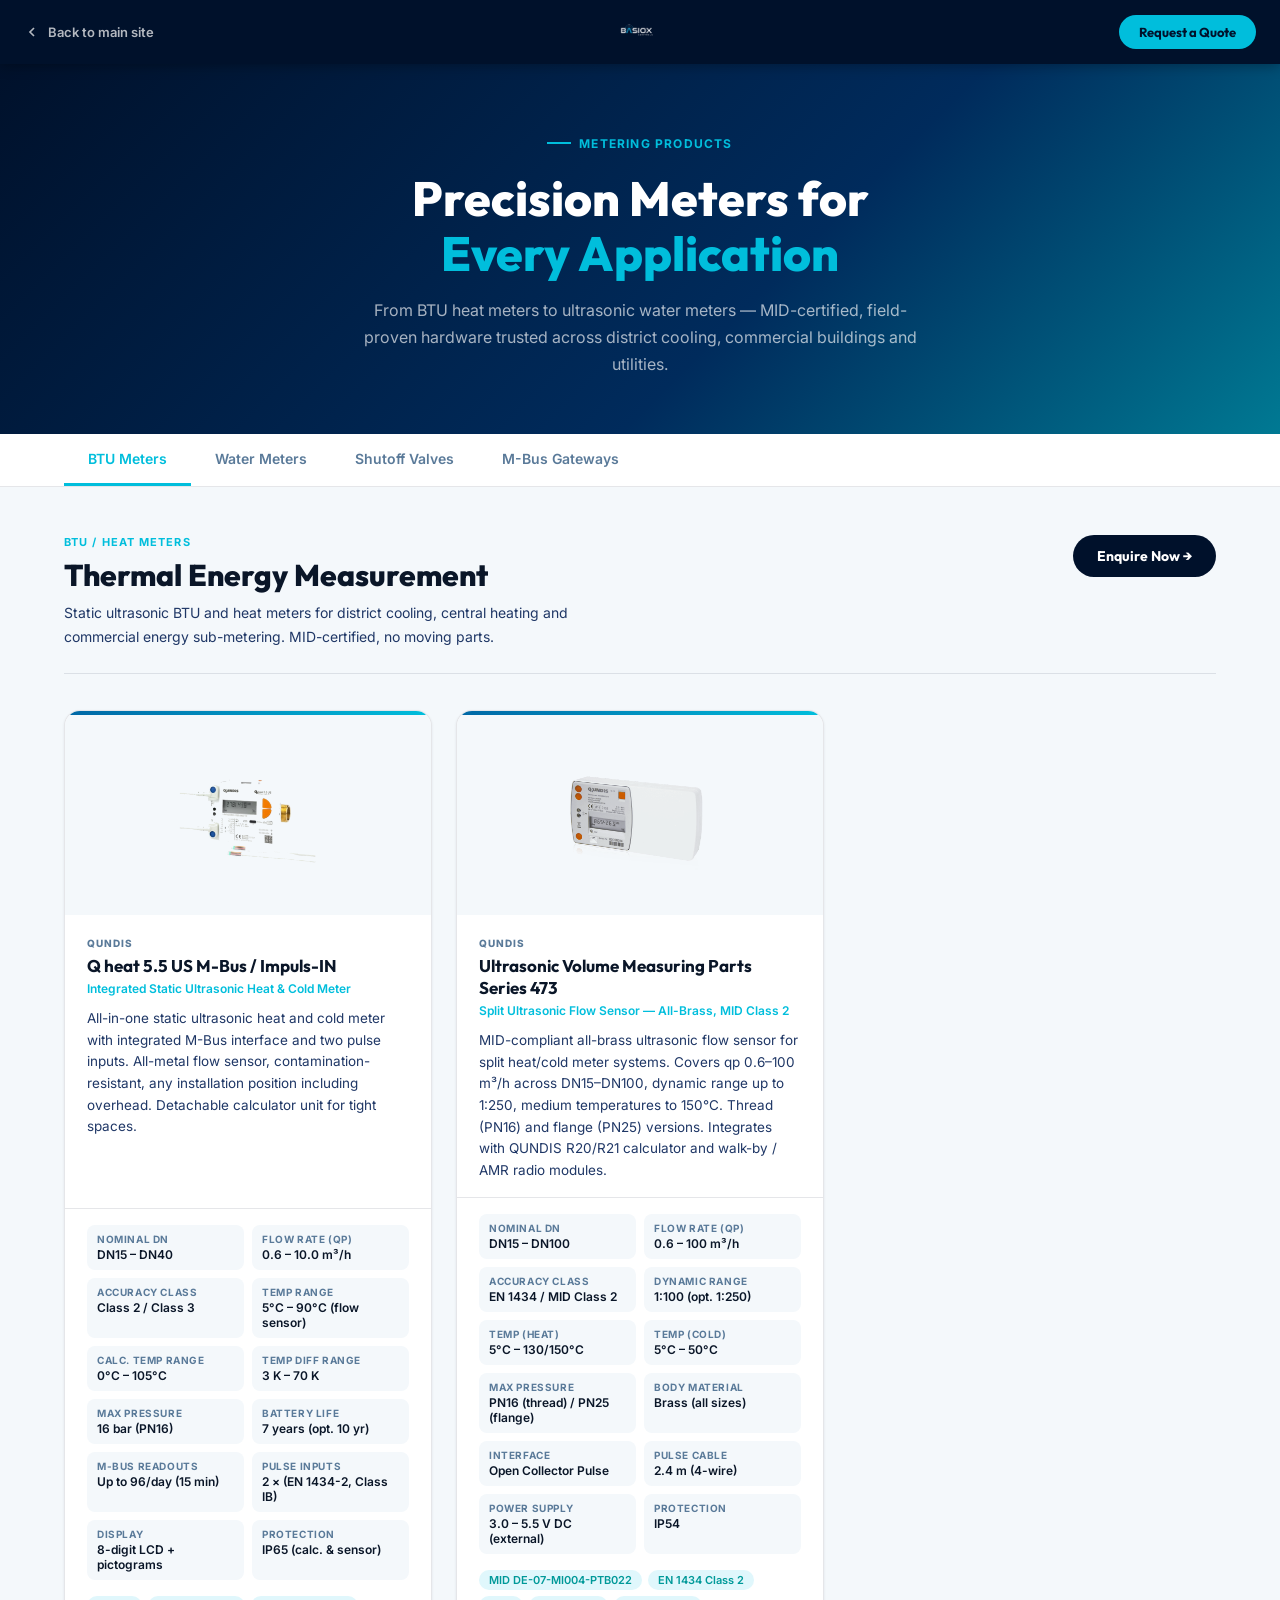
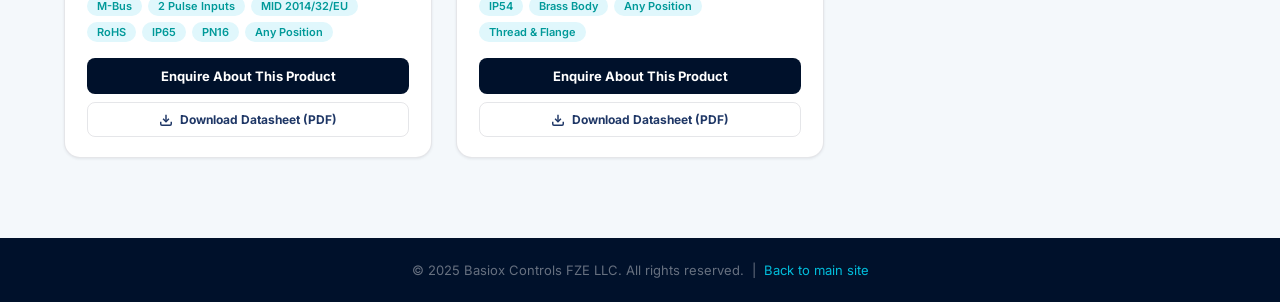
==== commit 186bf2e5: "Use background-removed transparent PNGs for ElecTo SONIC and Q heat 5.5 US Co-Authored-By: Claude So" ====
--- a/products/meters.html
+++ b/products/meters.html
@@ -447,7 +447,7 @@
       <div class="prod-card">
         <div class="prod-card-accent" style="background:linear-gradient(90deg,#0067A5,#00BEDC)"></div>
         <div class="prod-card-img">
-          <img src="../images/M-Bus us 5.5.png" alt="QUNDIS Q heat 5.5 US M-Bus">
+          <img src="../images/qheat-55us-transparent.png" alt="QUNDIS Q heat 5.5 US M-Bus">
         </div>
         <div class="prod-card-body">
           <div class="prod-card-brand">QUNDIS</div>
@@ -538,7 +538,7 @@
       <div class="prod-card">
         <div class="prod-card-accent" style="background:linear-gradient(90deg,#00838F,#00BEDC)"></div>
         <div class="prod-card-img">
-          <img src="../images/Electo Sonic.png" alt="Maddalena ElecTo SONIC Ultrasonic Water Meter">
+          <img src="../images/electo-sonic-transparent.png" alt="Maddalena ElecTo SONIC Ultrasonic Water Meter">
         </div>
         <div class="prod-card-body">
           <div class="prod-card-brand">maddalena</div>
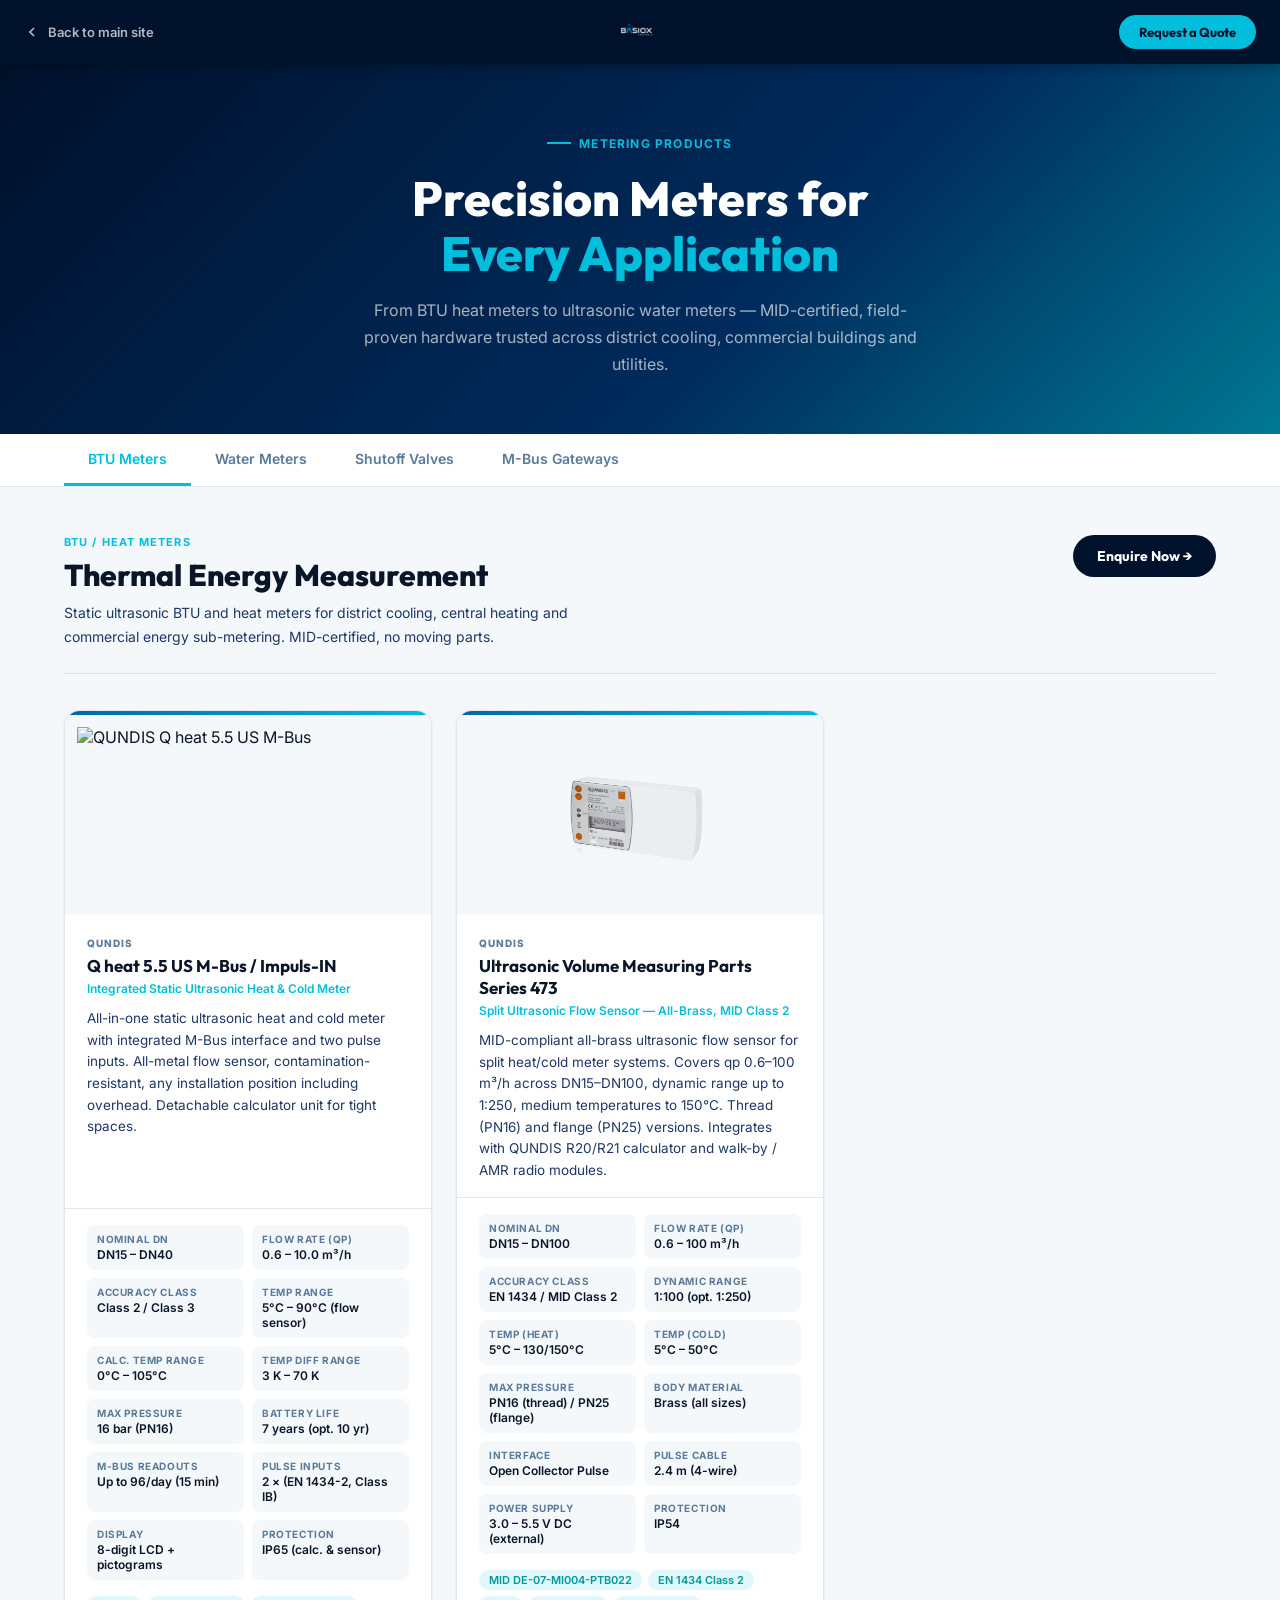
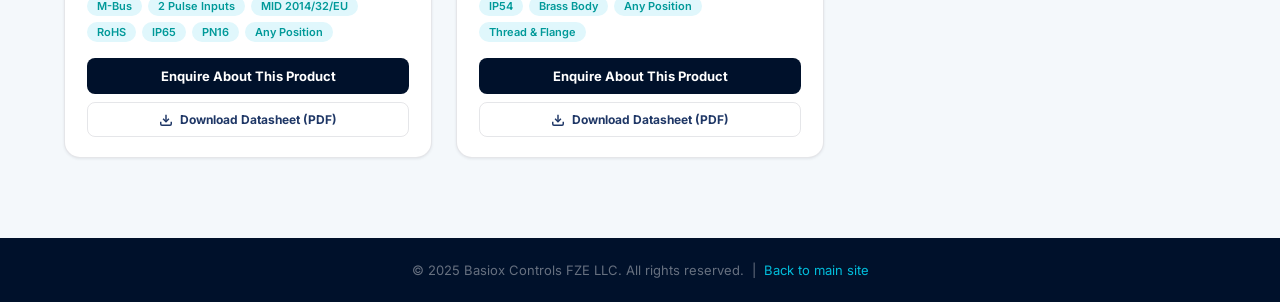
==== commit a21d39a8: "Revert Q heat 5.5 US to original image (white body cannot be bg-removed) Co-Authored-By: Claude Sonn" ====
--- a/products/meters.html
+++ b/products/meters.html
@@ -447,7 +447,7 @@
       <div class="prod-card">
         <div class="prod-card-accent" style="background:linear-gradient(90deg,#0067A5,#00BEDC)"></div>
         <div class="prod-card-img">
-          <img src="../images/qheat-55us-transparent.png" alt="QUNDIS Q heat 5.5 US M-Bus">
+          <img src="../images/Untitled design (3).png" alt="QUNDIS Q heat 5.5 US M-Bus">
         </div>
         <div class="prod-card-body">
           <div class="prod-card-brand">QUNDIS</div>
